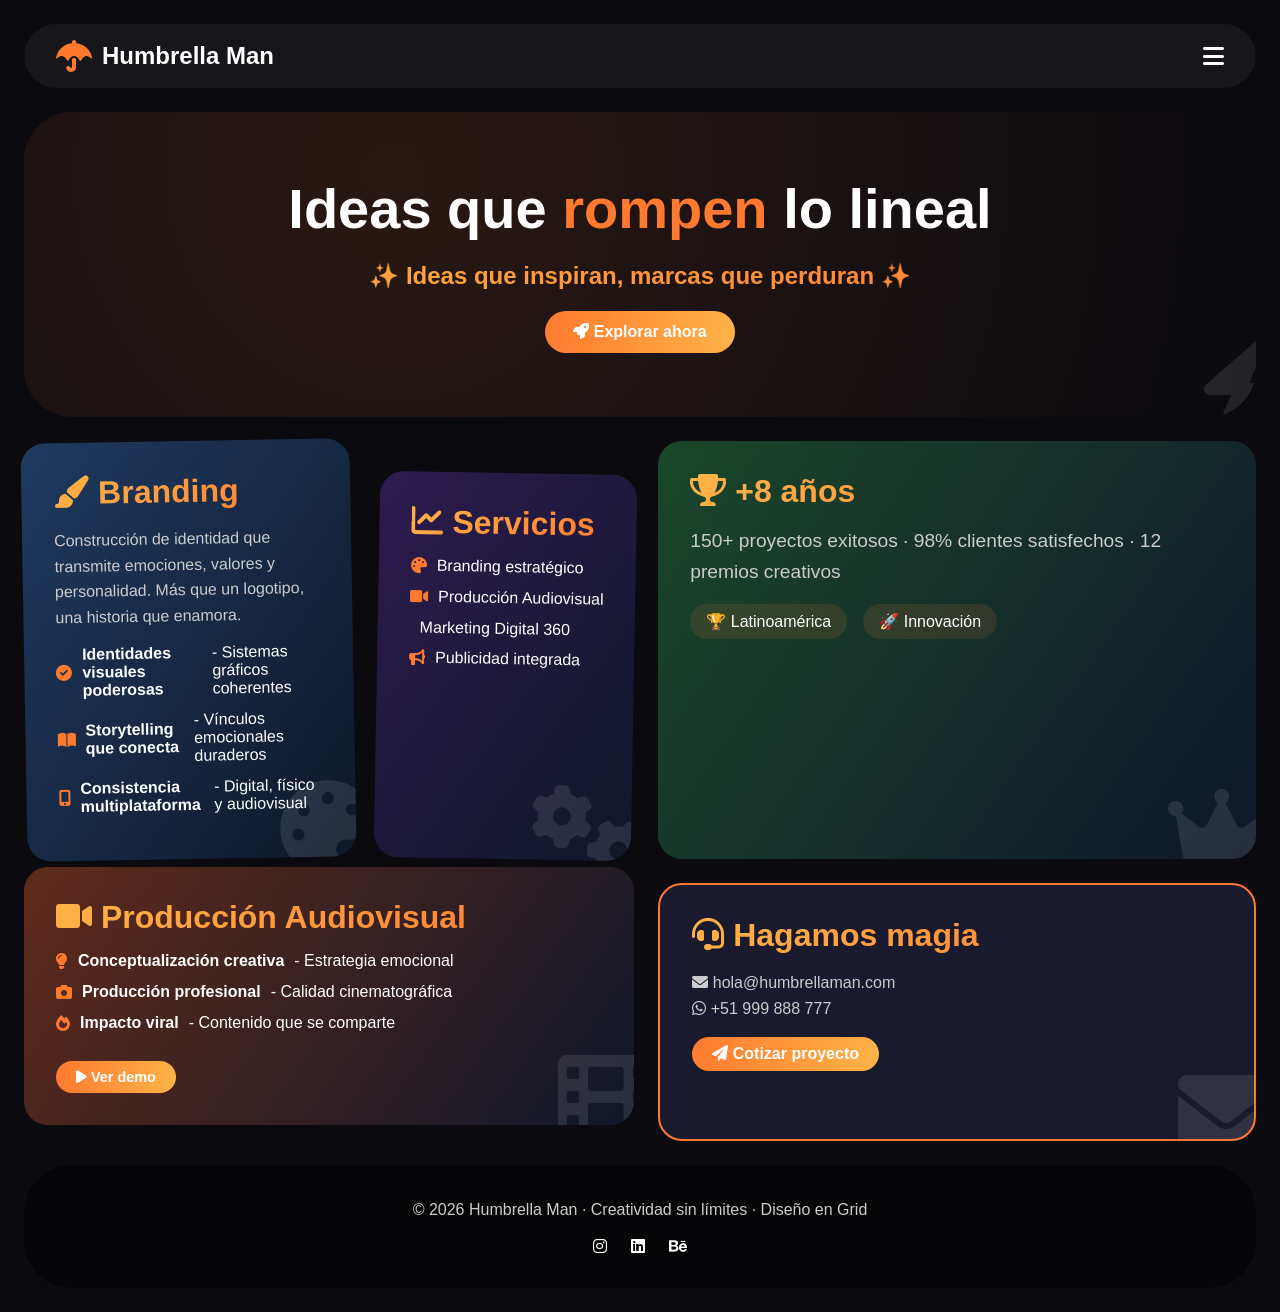
==== Humbrella-man/index.html @ 16648bb4 "Add files via upload" ====
<!DOCTYPE html>
<html lang="es">
<head>
  <meta charset="UTF-8">
  <meta name="viewport" content="width=device-width, initial-scale=1.0">
  <title>Humbrella Man </title>
  <style>
    * {
      margin: 0;
      padding: 0;
      box-sizing: border-box;
    }

    body {
      font-family: 'Inter', sans-serif;
      background: #0a0a0f;
      color: white;
    }

    
    .master-grid {
      display: grid;
      grid-template-areas: 
        "header header header header"
        "hero hero hero hero"
        "branding servicios destacado destacado"
        "audiovisual audiovisual contacto contacto"
        "footer footer footer footer";
      gap: 1.5rem;
      padding: 1.5rem;
      max-width: 1400px;
      margin: 0 auto;
    }

    /* Tarjetas con ángulos y posiciones distintas */
    .grid-card {
      background: linear-gradient(135deg, #1a1a2e, #16213e);
      border-radius: 24px;
      padding: 2rem;
      transition: all 0.4s cubic-bezier(0.2, 0.9, 0.4, 1.1);
      position: relative;
      overflow: hidden;
    }

    .grid-card:hover {
      transform: translateY(-8px) rotate(1deg);
      box-shadow: 0 20px 40px rgba(255, 122, 47, 0.2);
    }

    /* Áreas específicas */
    .header-area { grid-area: header; background: rgba(255,255,255,0.05); backdrop-filter: blur(10px); border-radius: 60px; padding: 1rem 2rem; display: flex; justify-content: space-between; align-items: center; }
    .hero-area { grid-area: hero; background: radial-gradient(circle at 30% 20%, #ff7a2f20, #0a0a0f); border-radius: 48px; text-align: center; padding: 4rem; }
    .branding-area { grid-area: branding; background: linear-gradient(125deg, #1e3a5f, #0f172a); transform: rotate(-1deg); }
    .servicios-area { grid-area: servicios; background: linear-gradient(125deg, #2d1b4e, #0f172a); transform: rotate(1deg); margin-top: 2rem; }
    .destacado-area { grid-area: destacado; background: linear-gradient(125deg, #1a472a, #0f172a); }
    .audiovisual-area { grid-area: audiovisual; background: linear-gradient(125deg, #5f2a1a, #0f172a); transform: translateY(-1rem); }
    .contacto-area { grid-area: contacto; background: #1a1a2e; border: 2px solid #ff7a2f; }
    .footer-area { grid-area: footer; text-align: center; padding: 2rem; background: rgba(0,0,0,0.5); border-radius: 48px; }

    /* Elementos flotantes y decoración */
    .floating-icon {
      position: absolute;
      font-size: 6rem;
      opacity: 0.1;
      bottom: -20px;
      right: -20px;
      pointer-events: none;
    }

    h2 { font-size: 2rem; margin-bottom: 1rem; background: linear-gradient(135deg, #ffb347, #ff7a2f); -webkit-background-clip: text; background-clip: text; color: transparent; }
    h3 { font-size: 1.5rem; margin-bottom: 1rem; color: #ffb347; }
    p { line-height: 1.6; color: #ccc; }
    ul { list-style: none; margin-top: 1rem; }
    li { margin: 0.8rem 0; display: flex; align-items: center; gap: 10px; }
    li i { color: #ff7a2f; }

    .btn-grid {
      display: inline-block;
      background: linear-gradient(95deg, #ff7a2f, #ffb347);
      padding: 12px 28px;
      border-radius: 40px;
      text-decoration: none;
      color: white;
      font-weight: bold;
      margin-top: 1rem;
      transition: 0.3s;
    }

    .btn-grid:hover { transform: scale(1.05); box-shadow: 0 10px 20px rgba(255,122,47,0.4); }

    @media (max-width: 900px) {
      .master-grid {
        grid-template-areas: 
          "header"
          "hero"
          "branding"
          "servicios"
          "destacado"
          "audiovisual"
          "contacto"
          "footer";
        gap: 1rem;
      }
      .branding-area, .servicios-area { transform: none; }
    }

    @keyframes float {
      0%, 100% { transform: translateY(0px); }
      50% { transform: translateY(-10px); }
    }
  </style>
  <link rel="stylesheet" href="https://cdnjs.cloudflare.com/ajax/libs/font-awesome/6.0.0-beta3/css/all.min.css">
</head>
<body>
  <div class="master-grid">
    
    <!-- Header -->
    <div class="header-area grid-card">
      <div style="display: flex; align-items: center; gap: 10px;">
        <i class="fas fa-umbrella" style="font-size: 2rem; color: #ff7a2f;"></i>
        <h1 style="font-size: 1.5rem;">Humbrella Man</h1>
      </div>
      <div>
        <i class="fas fa-bars" style="font-size: 1.5rem; cursor: pointer;"></i>
      </div>
    </div>

    <!-- Hero (grande, centrado) -->
    <div class="hero-area grid-card">
      <i class="fas fa-bolt floating-icon"></i>
      <h1 style="font-size: 3.5rem; margin-bottom: 1rem;">Ideas que <span style="color:#ff7a2f;">rompen</span> lo lineal</h1>
      <p style="font-size: 1.5rem; font-weight: 600; margin-top: 1rem; background: linear-gradient(135deg, #ffb347, #ff7a2f); -webkit-background-clip: text; background-clip: text; color: transparent;">✨ Ideas que inspiran, marcas que perduran ✨</p>
      <a href="#" class="btn-grid"><i class="fas fa-rocket"></i> Explorar ahora</a>
    </div>

    <!-- Branding (contenido que pediste) -->
    <div class="branding-area grid-card">
      <i class="fas fa-palette floating-icon"></i>
      <h2><i class="fas fa-paintbrush"></i> Branding</h2>
      <p>Construcción de identidad que transmite emociones, valores y personalidad. Más que un logotipo, una historia que enamora.</p>
      <ul>
        <li><i class="fas fa-check-circle"></i> <strong>Identidades visuales poderosas</strong> - Sistemas gráficos coherentes</li>
        <li><i class="fas fa-book-open"></i> <strong>Storytelling que conecta</strong> - Vínculos emocionales duraderos</li>
        <li><i class="fas fa-mobile-alt"></i> <strong>Consistencia multiplataforma</strong> - Digital, físico y audiovisual</li>
      </ul>
    </div>

    <!-- Servicios -->
    <div class="servicios-area grid-card">
      <i class="fas fa-cogs floating-icon"></i>
      <h2><i class="fas fa-chart-line"></i> Servicios</h2>
      <ul>
        <li><i class="fas fa-palette"></i> Branding estratégico</li>
        <li><i class="fas fa-video"></i> Producción Audiovisual</li>
        <li><i class="fas fa-chart-simple"></i> Marketing Digital 360</li>
        <li><i class="fas fa-bullhorn"></i> Publicidad integrada</li>
      </ul>
    </div>

    <!-- Destacado (elemento llamativo) -->
    <div class="destacado-area grid-card">
      <i class="fas fa-crown floating-icon"></i>
      <h2><i class="fas fa-trophy"></i> +8 años</h2>
      <p style="font-size: 1.2rem;">150+ proyectos exitosos · 98% clientes satisfechos · 12 premios creativos</p>
      <div style="display: flex; gap: 1rem; margin-top: 1rem;">
        <span style="background: #ff7a2f20; padding: 0.5rem 1rem; border-radius: 40px;">🏆 Latinoamérica</span>
        <span style="background: #ff7a2f20; padding: 0.5rem 1rem; border-radius: 40px;">🚀 Innovación</span>
      </div>
    </div>

    <!-- Audiovisual -->
    <div class="audiovisual-area grid-card">
      <i class="fas fa-film floating-icon"></i>
      <h2><i class="fas fa-video"></i> Producción Audiovisual</h2>
      <ul>
        <li><i class="fas fa-lightbulb"></i> <strong>Conceptualización creativa</strong> - Estrategia emocional</li>
        <li><i class="fas fa-camera"></i> <strong>Producción profesional</strong> - Calidad cinematográfica</li>
        <li><i class="fas fa-fire"></i> <strong>Impacto viral</strong> - Contenido que se comparte</li>
      </ul>
      <a href="#" class="btn-grid" style="padding: 8px 20px; font-size: 0.9rem;"><i class="fas fa-play"></i> Ver demo</a>
    </div>

    <!-- Contacto -->
    <div class="contacto-area grid-card">
      <i class="fas fa-envelope floating-icon"></i>
      <h2><i class="fas fa-headset"></i> Hagamos magia</h2>
      <p><i class="fas fa-envelope"></i> hola@humbrellaman.com</p>
      <p><i class="fab fa-whatsapp"></i> +51 999 888 777</p>
      <a href="#" class="btn-grid" style="padding: 8px 20px;"><i class="fas fa-paper-plane"></i> Cotizar proyecto</a>
    </div>

    <!-- Footer -->
    <div class="footer-area grid-card">
      <p>© 2026 Humbrella Man · Creatividad sin límites · Diseño en Grid</p>
      <div style="margin-top: 1rem;">
        <i class="fab fa-instagram" style="margin: 0 10px; cursor: pointer;"></i>
        <i class="fab fa-linkedin" style="margin: 0 10px; cursor: pointer;"></i>
        <i class="fab fa-behance" style="margin: 0 10px; cursor: pointer;"></i>
      </div>
    </div>
  </div>
</body>
</html>
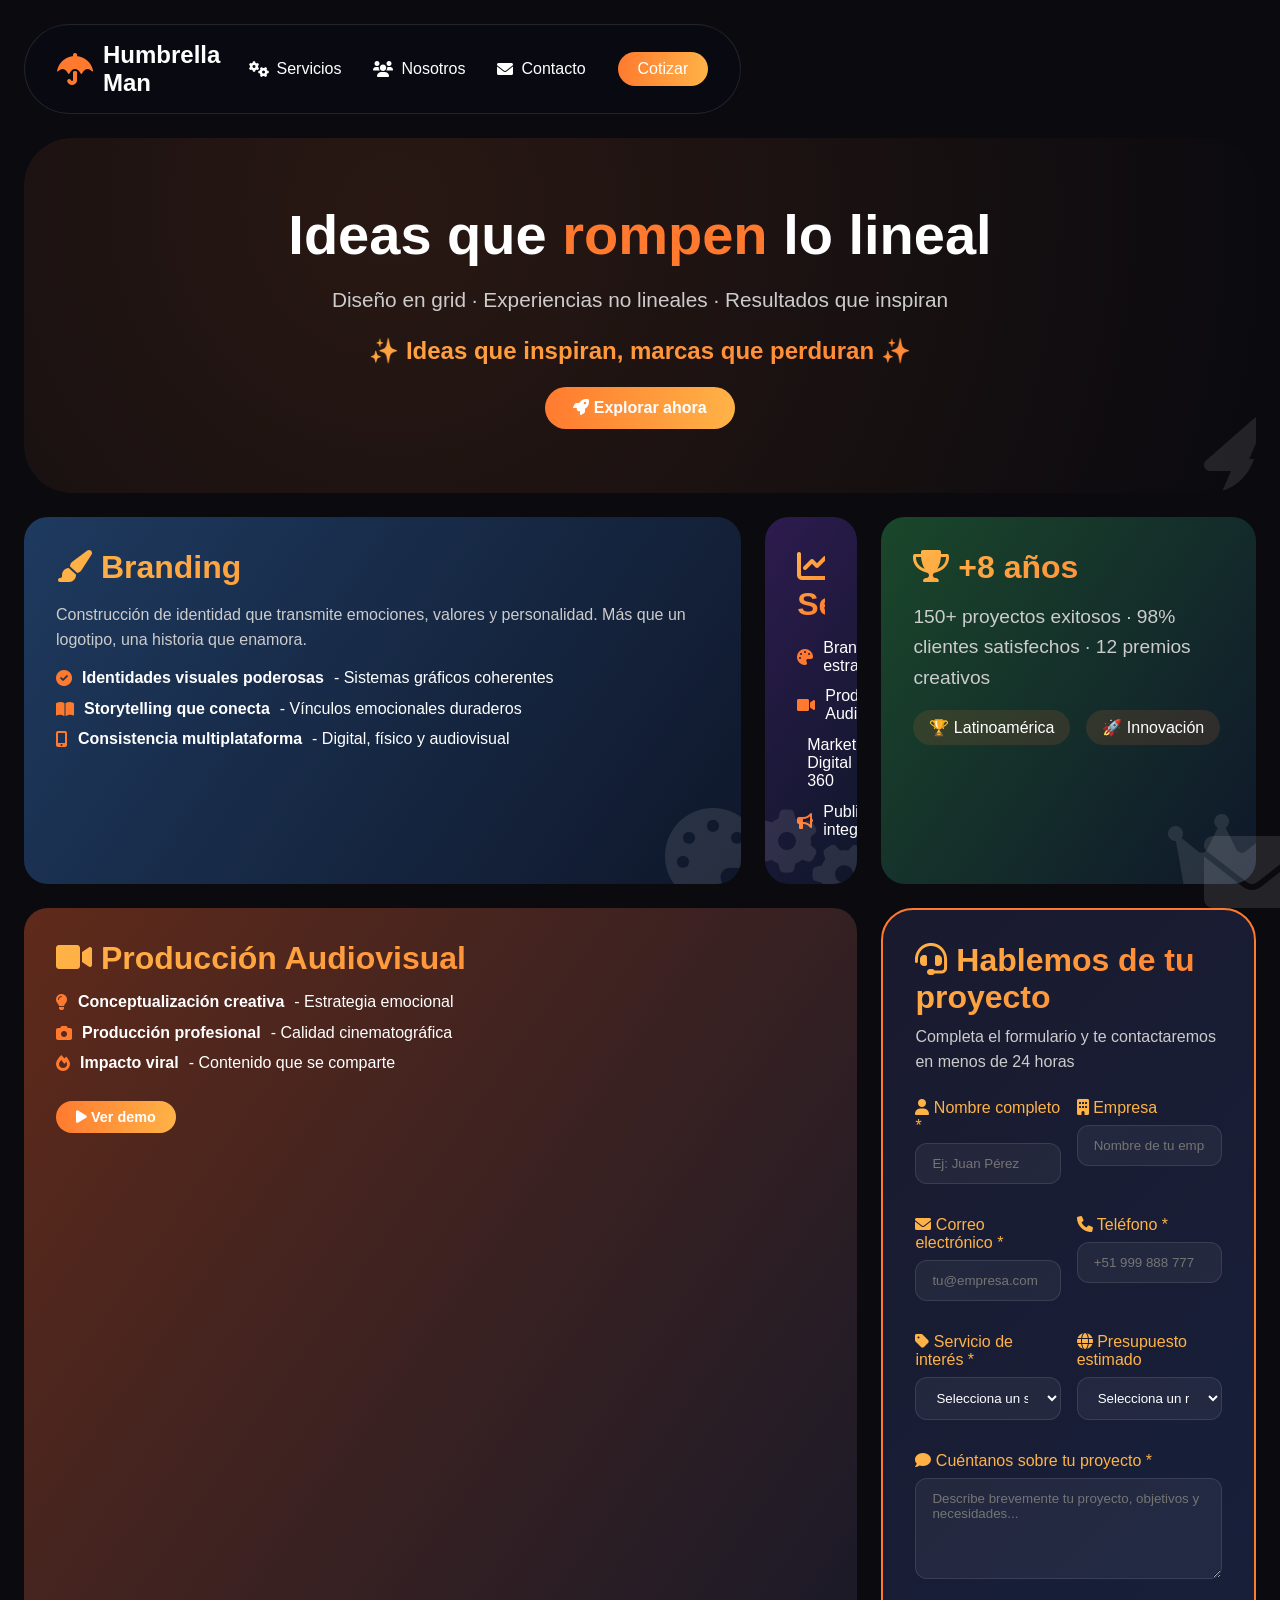
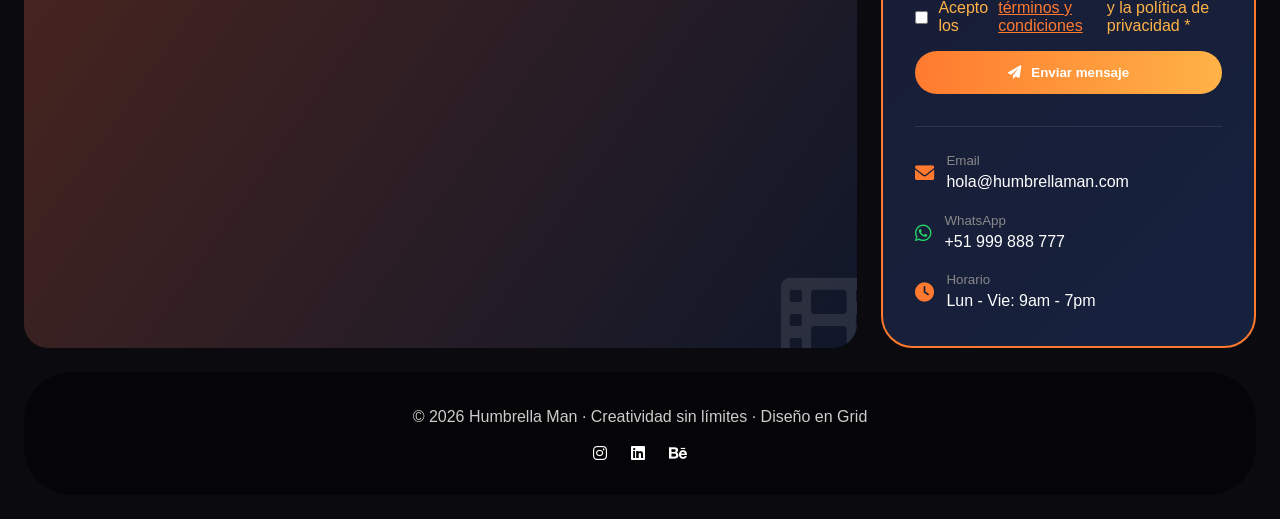
==== commit 9044967a: "Importante archivo usar por ahora" ====
--- a/Humbrella-man/index.html
+++ b/Humbrella-man/index.html
@@ -3,7 +3,7 @@
 <head>
   <meta charset="UTF-8">
   <meta name="viewport" content="width=device-width, initial-scale=1.0">
-  <title>Humbrella Man </title>
+  <title>Humbrella Man | Agencia Publicitaria Creativa</title>
   <style>
     * {
       margin: 0;
@@ -15,9 +15,297 @@
       font-family: 'Inter', sans-serif;
       background: #0a0a0f;
       color: white;
-    }
-
-    
+      overflow-x: hidden;
+    }
+
+    /* ========== MENÚ HAMBURGUESA ========== */
+    .header-area {
+      position: sticky;
+      top: 0;
+      z-index: 1000;
+      background: rgba(10, 10, 20, 0.95);
+      backdrop-filter: blur(12px);
+      border-radius: 60px;
+      padding: 1rem 2rem;
+      display: flex;
+      justify-content: space-between;
+      align-items: center;
+      transition: all 0.3s ease;
+      /* IMPORTANTE: Eliminamos transform y hover del header */
+      transform: none !important;
+      border: 1px solid rgba(255, 255, 255, 0.1);
+    }
+
+    .header-area:hover {
+      transform: none !important;
+      box-shadow: none !important;
+    }
+
+    .nav-links {
+      display: flex;
+      gap: 2rem;
+      align-items: center;
+    }
+
+    .nav-links a {
+      color: white;
+      text-decoration: none;
+      font-weight: 500;
+      transition: color 0.3s;
+      display: flex;
+      align-items: center;
+      gap: 8px;
+    }
+
+    .nav-links a:hover {
+      color: #ff7a2f;
+    }
+
+    .menu-toggle {
+      display: none;
+      cursor: pointer;
+      font-size: 1.8rem;
+      color: #ff7a2f;
+      background: none;
+      border: none;
+      transition: transform 0.3s;
+    }
+
+    .menu-toggle:hover {
+      transform: scale(1.1);
+    }
+
+    /* Menú móvil */
+    .mobile-menu {
+      position: fixed;
+      top: 0;
+      right: -100%;
+      width: 80%;
+      max-width: 350px;
+      height: 100vh;
+      background: linear-gradient(135deg, #1a1a2e, #0f0f1a);
+      z-index: 2000;
+      padding: 2rem;
+      transition: right 0.3s cubic-bezier(0.2, 0.9, 0.4, 1.1);
+      box-shadow: -5px 0 30px rgba(0, 0, 0, 0.5);
+      backdrop-filter: blur(10px);
+    }
+
+    .mobile-menu.active {
+      right: 0;
+    }
+
+    .mobile-menu-header {
+      display: flex;
+      justify-content: space-between;
+      align-items: center;
+      margin-bottom: 2rem;
+      padding-bottom: 1rem;
+      border-bottom: 1px solid rgba(255, 122, 47, 0.3);
+    }
+
+    .mobile-menu-logo {
+      display: flex;
+      align-items: center;
+      gap: 10px;
+    }
+
+    .close-menu {
+      background: none;
+      border: none;
+      font-size: 1.5rem;
+      color: #ff7a2f;
+      cursor: pointer;
+      transition: transform 0.3s;
+    }
+
+    .close-menu:hover {
+      transform: rotate(90deg);
+    }
+
+    .mobile-nav-links {
+      display: flex;
+      flex-direction: column;
+      gap: 1.5rem;
+    }
+
+    .mobile-nav-links a {
+      color: white;
+      text-decoration: none;
+      font-size: 1.2rem;
+      font-weight: 500;
+      padding: 0.5rem 0;
+      display: flex;
+      align-items: center;
+      gap: 12px;
+      transition: all 0.3s;
+      border-left: 3px solid transparent;
+      padding-left: 12px;
+    }
+
+    .mobile-nav-links a:hover {
+      color: #ff7a2f;
+      border-left-color: #ff7a2f;
+      transform: translateX(8px);
+    }
+
+    .menu-overlay {
+      position: fixed;
+      top: 0;
+      left: 0;
+      width: 100%;
+      height: 100%;
+      background: rgba(0, 0, 0, 0.7);
+      z-index: 1999;
+      opacity: 0;
+      visibility: hidden;
+      transition: all 0.3s ease;
+    }
+
+    .menu-overlay.active {
+      opacity: 1;
+      visibility: visible;
+    }
+
+    /* ========== SECCIÓN DE CONTACTO AMPLIADA ========== */
+    .contacto-area {
+      grid-area: contacto;
+      background: linear-gradient(135deg, #1a1a2e, #16213e);
+      border-radius: 32px;
+      padding: 2rem;
+      border: 2px solid #ff7a2f;
+      transition: all 0.3s ease;
+    }
+
+    .contacto-area:hover {
+      transform: translateY(-5px);
+      box-shadow: 0 20px 40px rgba(255, 122, 47, 0.2);
+    }
+
+    .contacto-expanded {
+      max-width: 100%;
+      margin: 0 auto;
+    }
+
+    .form-row {
+      display: grid;
+      grid-template-columns: 1fr 1fr;
+      gap: 1rem;
+      margin-bottom: 1rem;
+    }
+
+    .form-group {
+      margin-bottom: 1rem;
+    }
+
+    .form-group label {
+      display: block;
+      margin-bottom: 0.5rem;
+      color: #ffb347;
+      font-weight: 500;
+    }
+
+    .form-group input,
+    .form-group select,
+    .form-group textarea {
+      width: 100%;
+      padding: 12px 16px;
+      background: rgba(255, 255, 255, 0.05);
+      border: 1px solid rgba(255, 255, 255, 0.1);
+      border-radius: 12px;
+      color: white;
+      font-family: inherit;
+      transition: all 0.3s;
+    }
+
+    .form-group input:focus,
+    .form-group select:focus,
+    .form-group textarea:focus {
+      outline: none;
+      border-color: #ff7a2f;
+      background: rgba(255, 122, 47, 0.05);
+    }
+
+    .form-group input.error,
+    .form-group select.error,
+    .form-group textarea.error {
+      border-color: #ef4444;
+    }
+
+    .submit-btn {
+      background: linear-gradient(95deg, #ff7a2f, #ffb347);
+      padding: 14px 28px;
+      border: none;
+      border-radius: 40px;
+      color: white;
+      font-weight: bold;
+      cursor: pointer;
+      width: 100%;
+      transition: all 0.3s;
+      display: flex;
+      align-items: center;
+      justify-content: center;
+      gap: 10px;
+    }
+
+    .submit-btn:hover {
+      transform: scale(1.02);
+      box-shadow: 0 10px 20px rgba(255, 122, 47, 0.4);
+    }
+
+    .submit-btn:disabled {
+      opacity: 0.6;
+      cursor: not-allowed;
+    }
+
+    .form-message {
+      margin-top: 1rem;
+      padding: 12px;
+      border-radius: 12px;
+      text-align: center;
+      display: none;
+    }
+
+    .form-message.success {
+      display: block;
+      background: rgba(16, 185, 129, 0.2);
+      border: 1px solid #10b981;
+      color: #10b981;
+    }
+
+    .form-message.error {
+      display: block;
+      background: rgba(239, 68, 68, 0.2);
+      border: 1px solid #ef4444;
+      color: #ef4444;
+    }
+
+    .toast-notification {
+      position: fixed;
+      bottom: 20px;
+      right: 20px;
+      z-index: 3000;
+      padding: 12px 24px;
+      border-radius: 12px;
+      background: linear-gradient(135deg, #1a1a2e, #16213e);
+      border-left: 4px solid #10b981;
+      color: white;
+      animation: slideIn 0.3s ease;
+      box-shadow: 0 10px 25px rgba(0, 0, 0, 0.2);
+    }
+
+    @keyframes slideIn {
+      from {
+        transform: translateX(100%);
+        opacity: 0;
+      }
+      to {
+        transform: translateX(0);
+        opacity: 1;
+      }
+    }
+
+    /* ========== LAYOUT PRINCIPAL - GRID NO LINEAL ========== */
     .master-grid {
       display: grid;
       grid-template-areas: 
@@ -32,7 +320,7 @@
       margin: 0 auto;
     }
 
-    /* Tarjetas con ángulos y posiciones distintas */
+    /* Tarjetas base - CORREGIDO */
     .grid-card {
       background: linear-gradient(135deg, #1a1a2e, #16213e);
       border-radius: 24px;
@@ -43,21 +331,48 @@
     }
 
     .grid-card:hover {
-      transform: translateY(-8px) rotate(1deg);
+      transform: translateY(-8px);
       box-shadow: 0 20px 40px rgba(255, 122, 47, 0.2);
     }
 
-    /* Áreas específicas */
-    .header-area { grid-area: header; background: rgba(255,255,255,0.05); backdrop-filter: blur(10px); border-radius: 60px; padding: 1rem 2rem; display: flex; justify-content: space-between; align-items: center; }
-    .hero-area { grid-area: hero; background: radial-gradient(circle at 30% 20%, #ff7a2f20, #0a0a0f); border-radius: 48px; text-align: center; padding: 4rem; }
-    .branding-area { grid-area: branding; background: linear-gradient(125deg, #1e3a5f, #0f172a); transform: rotate(-1deg); }
-    .servicios-area { grid-area: servicios; background: linear-gradient(125deg, #2d1b4e, #0f172a); transform: rotate(1deg); margin-top: 2rem; }
-    .destacado-area { grid-area: destacado; background: linear-gradient(125deg, #1a472a, #0f172a); }
-    .audiovisual-area { grid-area: audiovisual; background: linear-gradient(125deg, #5f2a1a, #0f172a); transform: translateY(-1rem); }
-    .contacto-area { grid-area: contacto; background: #1a1a2e; border: 2px solid #ff7a2f; }
-    .footer-area { grid-area: footer; text-align: center; padding: 2rem; background: rgba(0,0,0,0.5); border-radius: 48px; }
-
-    /* Elementos flotantes y decoración */
+    /* Áreas específicas - CORREGIDO (sin rotaciones conflictivas) */
+    .hero-area { 
+      grid-area: hero; 
+      background: radial-gradient(circle at 30% 20%, #ff7a2f20, #0a0a0f); 
+      border-radius: 48px; 
+      text-align: center; 
+      padding: 4rem; 
+    }
+    
+    .branding-area { 
+      grid-area: branding; 
+      background: linear-gradient(125deg, #1e3a5f, #0f172a); 
+    }
+    
+    .servicios-area { 
+      grid-area: servicios; 
+      background: linear-gradient(125deg, #2d1b4e, #0f172a); 
+    }
+    
+    .destacado-area { 
+      grid-area: destacado; 
+      background: linear-gradient(125deg, #1a472a, #0f172a); 
+    }
+    
+    .audiovisual-area { 
+      grid-area: audiovisual; 
+      background: linear-gradient(125deg, #5f2a1a, #0f172a); 
+    }
+    
+    .footer-area { 
+      grid-area: footer; 
+      text-align: center; 
+      padding: 2rem; 
+      background: rgba(0,0,0,0.5); 
+      border-radius: 48px; 
+    }
+
+    /* Elementos flotantes decorativos */
     .floating-icon {
       position: absolute;
       font-size: 6rem;
@@ -67,12 +382,41 @@
       pointer-events: none;
     }
 
-    h2 { font-size: 2rem; margin-bottom: 1rem; background: linear-gradient(135deg, #ffb347, #ff7a2f); -webkit-background-clip: text; background-clip: text; color: transparent; }
-    h3 { font-size: 1.5rem; margin-bottom: 1rem; color: #ffb347; }
-    p { line-height: 1.6; color: #ccc; }
-    ul { list-style: none; margin-top: 1rem; }
-    li { margin: 0.8rem 0; display: flex; align-items: center; gap: 10px; }
-    li i { color: #ff7a2f; }
+    h2 { 
+      font-size: 2rem; 
+      margin-bottom: 1rem; 
+      background: linear-gradient(135deg, #ffb347, #ff7a2f); 
+      -webkit-background-clip: text; 
+      background-clip: text; 
+      color: transparent; 
+    }
+    
+    h3 { 
+      font-size: 1.5rem; 
+      margin-bottom: 1rem; 
+      color: #ffb347; 
+    }
+    
+    p { 
+      line-height: 1.6; 
+      color: #ccc; 
+    }
+    
+    ul { 
+      list-style: none; 
+      margin-top: 1rem; 
+    }
+    
+    li { 
+      margin: 0.8rem 0; 
+      display: flex; 
+      align-items: center; 
+      gap: 10px; 
+    }
+    
+    li i { 
+      color: #ff7a2f; 
+    }
 
     .btn-grid {
       display: inline-block;
@@ -86,8 +430,12 @@
       transition: 0.3s;
     }
 
-    .btn-grid:hover { transform: scale(1.05); box-shadow: 0 10px 20px rgba(255,122,47,0.4); }
-
+    .btn-grid:hover { 
+      transform: scale(1.05); 
+      box-shadow: 0 10px 20px rgba(255,122,47,0.4); 
+    }
+
+    /* Responsive */
     @media (max-width: 900px) {
       .master-grid {
         grid-template-areas: 
@@ -101,7 +449,15 @@
           "footer";
         gap: 1rem;
       }
-      .branding-area, .servicios-area { transform: none; }
+      .nav-links { 
+        display: none; 
+      }
+      .menu-toggle { 
+        display: block; 
+      }
+      .form-row { 
+        grid-template-columns: 1fr; 
+      }
     }
 
     @keyframes float {
@@ -114,27 +470,56 @@
 <body>
   <div class="master-grid">
     
-    <!-- Header -->
-    <div class="header-area grid-card">
+    <!-- Header SIN la clase grid-card para evitar conflictos -->
+    <div class="header-area">
       <div style="display: flex; align-items: center; gap: 10px;">
         <i class="fas fa-umbrella" style="font-size: 2rem; color: #ff7a2f;"></i>
         <h1 style="font-size: 1.5rem;">Humbrella Man</h1>
       </div>
-      <div>
-        <i class="fas fa-bars" style="font-size: 1.5rem; cursor: pointer;"></i>
+      
+      <nav class="nav-links">
+        <a href="#servicios"><i class="fas fa-cogs"></i> Servicios</a>
+        <a href="#nosotros"><i class="fas fa-users"></i> Nosotros</a>
+        <a href="#contacto" class="contact-link"><i class="fas fa-envelope"></i> Contacto</a>
+        <a href="#contacto" style="background: linear-gradient(95deg, #ff7a2f, #ffb347); padding: 8px 20px; border-radius: 40px;">Cotizar</a>
+      </nav>
+      
+      <button class="menu-toggle" id="menuToggle">
+        <i class="fas fa-bars"></i>
+      </button>
+    </div>
+
+    <!-- Menú móvil -->
+    <div class="mobile-menu" id="mobileMenu">
+      <div class="mobile-menu-header">
+        <div class="mobile-menu-logo">
+          <i class="fas fa-umbrella" style="font-size: 1.5rem; color: #ff7a2f;"></i>
+          <span style="font-weight: bold;">Humbrella Man</span>
+        </div>
+        <button class="close-menu" id="closeMenu">
+          <i class="fas fa-times"></i>
+        </button>
+      </div>
+      <div class="mobile-nav-links">
+        <a href="#servicios" class="mobile-link"><i class="fas fa-cogs"></i> Servicios</a>
+        <a href="#nosotros" class="mobile-link"><i class="fas fa-users"></i> Nosotros</a>
+        <a href="#contacto" class="mobile-link contact-link"><i class="fas fa-envelope"></i> Contacto</a>
+        <a href="#contacto" class="mobile-link" style="background: linear-gradient(95deg, #ff7a2f, #ffb347); border-radius: 40px; justify-content: center; margin-top: 1rem;"><i class="fas fa-rocket"></i> Cotizar proyecto</a>
       </div>
     </div>
-
-    <!-- Hero (grande, centrado) -->
+    <div class="menu-overlay" id="menuOverlay"></div>
+
+    <!-- Hero -->
     <div class="hero-area grid-card">
       <i class="fas fa-bolt floating-icon"></i>
       <h1 style="font-size: 3.5rem; margin-bottom: 1rem;">Ideas que <span style="color:#ff7a2f;">rompen</span> lo lineal</h1>
+      <p style="font-size: 1.3rem;">Diseño en grid · Experiencias no lineales · Resultados que inspiran</p>
       <p style="font-size: 1.5rem; font-weight: 600; margin-top: 1rem; background: linear-gradient(135deg, #ffb347, #ff7a2f); -webkit-background-clip: text; background-clip: text; color: transparent;">✨ Ideas que inspiran, marcas que perduran ✨</p>
-      <a href="#" class="btn-grid"><i class="fas fa-rocket"></i> Explorar ahora</a>
+      <a href="#contacto" class="btn-grid"><i class="fas fa-rocket"></i> Explorar ahora</a>
     </div>
 
-    <!-- Branding (contenido que pediste) -->
-    <div class="branding-area grid-card">
+    <!-- Branding -->
+    <div class="branding-area grid-card" id="nosotros">
       <i class="fas fa-palette floating-icon"></i>
       <h2><i class="fas fa-paintbrush"></i> Branding</h2>
       <p>Construcción de identidad que transmite emociones, valores y personalidad. Más que un logotipo, una historia que enamora.</p>
@@ -146,7 +531,7 @@
     </div>
 
     <!-- Servicios -->
-    <div class="servicios-area grid-card">
+    <div class="servicios-area grid-card" id="servicios">
       <i class="fas fa-cogs floating-icon"></i>
       <h2><i class="fas fa-chart-line"></i> Servicios</h2>
       <ul>
@@ -157,7 +542,7 @@
       </ul>
     </div>
 
-    <!-- Destacado (elemento llamativo) -->
+    <!-- Destacado -->
     <div class="destacado-area grid-card">
       <i class="fas fa-crown floating-icon"></i>
       <h2><i class="fas fa-trophy"></i> +8 años</h2>
@@ -180,13 +565,104 @@
       <a href="#" class="btn-grid" style="padding: 8px 20px; font-size: 0.9rem;"><i class="fas fa-play"></i> Ver demo</a>
     </div>
 
-    <!-- Contacto -->
-    <div class="contacto-area grid-card">
+    <!-- Contacto Ampliado -->
+    <div class="contacto-area" id="contacto">
       <i class="fas fa-envelope floating-icon"></i>
-      <h2><i class="fas fa-headset"></i> Hagamos magia</h2>
-      <p><i class="fas fa-envelope"></i> hola@humbrellaman.com</p>
-      <p><i class="fab fa-whatsapp"></i> +51 999 888 777</p>
-      <a href="#" class="btn-grid" style="padding: 8px 20px;"><i class="fas fa-paper-plane"></i> Cotizar proyecto</a>
+      <h2 style="font-size: 2rem; margin-bottom: 0.5rem;"><i class="fas fa-headset"></i> Hablemos de tu proyecto</h2>
+      <p style="margin-bottom: 1.5rem; color: #ccc;">Completa el formulario y te contactaremos en menos de 24 horas</p>
+      
+      <div class="contacto-expanded">
+        <form id="contactForm">
+          <div class="form-row">
+            <div class="form-group">
+              <label><i class="fas fa-user"></i> Nombre completo *</label>
+              <input type="text" id="nombre" name="nombre" required placeholder="Ej: Juan Pérez">
+            </div>
+            <div class="form-group">
+              <label><i class="fas fa-building"></i> Empresa</label>
+              <input type="text" id="empresa" name="empresa" placeholder="Nombre de tu empresa">
+            </div>
+          </div>
+          
+          <div class="form-row">
+            <div class="form-group">
+              <label><i class="fas fa-envelope"></i> Correo electrónico *</label>
+              <input type="email" id="email" name="email" required placeholder="tu@empresa.com">
+            </div>
+            <div class="form-group">
+              <label><i class="fas fa-phone"></i> Teléfono *</label>
+              <input type="tel" id="telefono" name="telefono" required placeholder="+51 999 888 777">
+            </div>
+          </div>
+          
+          <div class="form-row">
+            <div class="form-group">
+              <label><i class="fas fa-tag"></i> Servicio de interés *</label>
+              <select id="servicio" name="servicio" required>
+                <option value="">Selecciona un servicio</option>
+                <option value="branding">Branding</option>
+                <option value="audiovisual">Producción Audiovisual</option>
+                <option value="marketing">Marketing Digital</option>
+                <option value="publicidad">Publicidad 360°</option>
+                <option value="todos">Todos / No estoy seguro</option>
+              </select>
+            </div>
+            <div class="form-group">
+              <label><i class="fas fa-globe"></i> Presupuesto estimado</label>
+              <select id="presupuesto" name="presupuesto">
+                <option value="">Selecciona un rango</option>
+                <option value="menos-5k">Menos de $5,000</option>
+                <option value="5k-15k">$5,000 - $15,000</option>
+                <option value="15k-30k">$15,000 - $30,000</option>
+                <option value="30k-50k">$30,000 - $50,000</option>
+                <option value="mas-50k">Más de $50,000</option>
+              </select>
+            </div>
+          </div>
+          
+          <div class="form-group">
+            <label><i class="fas fa-comment"></i> Cuéntanos sobre tu proyecto *</label>
+            <textarea id="mensaje" name="mensaje" rows="5" required placeholder="Describe brevemente tu proyecto, objetivos y necesidades..."></textarea>
+          </div>
+          
+          <div class="form-group">
+            <label style="display: flex; align-items: center; gap: 10px; cursor: pointer;">
+              <input type="checkbox" id="terminos" required style="width: auto;">
+              Acepto los <a href="#" style="color: #ff7a2f;">términos y condiciones</a> y la política de privacidad *
+            </label>
+          </div>
+          
+          <button type="submit" class="submit-btn" id="submitBtn">
+            <i class="fas fa-paper-plane"></i> Enviar mensaje
+          </button>
+          
+          <div class="form-message" id="formMessage"></div>
+        </form>
+        
+        <div style="margin-top: 2rem; padding-top: 1.5rem; border-top: 1px solid rgba(255,255,255,0.1); display: flex; flex-wrap: wrap; justify-content: space-between; gap: 1rem;">
+          <div style="display: flex; align-items: center; gap: 12px;">
+            <i class="fas fa-envelope" style="font-size: 1.2rem; color: #ff7a2f;"></i>
+            <div>
+              <small style="color: #888;">Email</small>
+              <p style="color: white;">hola@humbrellaman.com</p>
+            </div>
+          </div>
+          <div style="display: flex; align-items: center; gap: 12px;">
+            <i class="fab fa-whatsapp" style="font-size: 1.2rem; color: #25D366;"></i>
+            <div>
+              <small style="color: #888;">WhatsApp</small>
+              <p style="color: white;">+51 999 888 777</p>
+            </div>
+          </div>
+          <div style="display: flex; align-items: center; gap: 12px;">
+            <i class="fas fa-clock" style="font-size: 1.2rem; color: #ff7a2f;"></i>
+            <div>
+              <small style="color: #888;">Horario</small>
+              <p style="color: white;">Lun - Vie: 9am - 7pm</p>
+            </div>
+          </div>
+        </div>
+      </div>
     </div>
 
     <!-- Footer -->
@@ -199,5 +675,139 @@
       </div>
     </div>
   </div>
+
+  <script>
+    // ========== MENÚ HAMBURGUESA ==========
+    const menuToggle = document.getElementById('menuToggle');
+    const mobileMenu = document.getElementById('mobileMenu');
+    const menuOverlay = document.getElementById('menuOverlay');
+    const closeMenu = document.getElementById('closeMenu');
+    
+    function openMenuFunc() {
+      mobileMenu.classList.add('active');
+      menuOverlay.classList.add('active');
+      document.body.style.overflow = 'hidden';
+    }
+    
+    function closeMenuFunc() {
+      mobileMenu.classList.remove('active');
+      menuOverlay.classList.remove('active');
+      document.body.style.overflow = '';
+    }
+    
+    if (menuToggle) menuToggle.addEventListener('click', openMenuFunc);
+    if (closeMenu) closeMenu.addEventListener('click', closeMenuFunc);
+    if (menuOverlay) menuOverlay.addEventListener('click', closeMenuFunc);
+    
+    // Cerrar menú al hacer clic en enlaces móviles
+    document.querySelectorAll('.mobile-link').forEach(link => {
+      link.addEventListener('click', (e) => {
+        const href = link.getAttribute('href');
+        if (href === '#contacto') {
+          e.preventDefault();
+          document.getElementById('contacto').scrollIntoView({ behavior: 'smooth' });
+        }
+        setTimeout(closeMenuFunc, 200);
+      });
+    });
+    
+    // Enlaces a contacto
+    document.querySelectorAll('.contact-link').forEach(link => {
+      link.addEventListener('click', (e) => {
+        e.preventDefault();
+        document.getElementById('contacto').scrollIntoView({ behavior: 'smooth', block: 'start' });
+        closeMenuFunc();
+      });
+    });
+    
+    // ========== FORMULARIO DE CONTACTO ==========
+    const contactForm = document.getElementById('contactForm');
+    const formMessage = document.getElementById('formMessage');
+    const submitBtn = document.getElementById('submitBtn');
+    
+    function showToast(message, type = 'success') {
+      const toast = document.createElement('div');
+      toast.className = 'toast-notification';
+      toast.style.borderLeftColor = type === 'success' ? '#10b981' : '#ef4444';
+      toast.innerHTML = `<i class="fas ${type === 'success' ? 'fa-check-circle' : 'fa-exclamation-circle'}" style="margin-right: 10px;"></i> ${message}`;
+      document.body.appendChild(toast);
+      setTimeout(() => toast.remove(), 4000);
+    }
+    
+    function isValidEmail(email) {
+      return /^[^\s@]+@[^\s@]+\.[^\s@]+$/.test(email);
+    }
+    
+    if (contactForm) {
+      contactForm.addEventListener('submit', async (e) => {
+        e.preventDefault();
+        
+        const nombre = document.getElementById('nombre').value.trim();
+        const email = document.getElementById('email').value.trim();
+        const telefono = document.getElementById('telefono').value.trim();
+        const servicio = document.getElementById('servicio').value;
+        const mensaje = document.getElementById('mensaje').value.trim();
+        const terminos = document.getElementById('terminos').checked;
+        
+        document.querySelectorAll('.form-group input, .form-group select, .form-group textarea').forEach(f => f.classList.remove('error'));
+        
+        let hasError = false;
+        if (!nombre) { document.getElementById('nombre').classList.add('error'); hasError = true; }
+        if (!email || !isValidEmail(email)) { document.getElementById('email').classList.add('error'); hasError = true; }
+        if (!telefono) { document.getElementById('telefono').classList.add('error'); hasError = true; }
+        if (!servicio) { document.getElementById('servicio').classList.add('error'); hasError = true; }
+        if (!mensaje) { document.getElementById('mensaje').classList.add('error'); hasError = true; }
+        if (!terminos) { hasError = true; showToast('Debes aceptar los términos y condiciones', 'error'); }
+        
+        if (hasError) {
+          formMessage.className = 'form-message error';
+          formMessage.innerHTML = '<i class="fas fa-exclamation-triangle"></i> Completa todos los campos requeridos';
+          formMessage.style.display = 'block';
+          setTimeout(() => formMessage.style.display = 'none', 4000);
+          return;
+        }
+        
+        submitBtn.disabled = true;
+        submitBtn.innerHTML = '<i class="fas fa-spinner fa-pulse"></i> Enviando...';
+        
+        const formData = { nombre, email, telefono, empresa: document.getElementById('empresa').value.trim(), servicio, presupuesto: document.getElementById('presupuesto').value, mensaje, fecha: new Date().toISOString() };
+        
+        try {
+          const cotizaciones = JSON.parse(localStorage.getItem('humbrella_cotizaciones') || '[]');
+          cotizaciones.push({ id: Date.now(), ...formData, estado: 'pendiente' });
+          localStorage.setItem('humbrella_cotizaciones', JSON.stringify(cotizaciones));
+        } catch (error) {}
+        
+        try {
+          const response = await fetch('https://formsubmit.co/ajax/hola@humbrellaman.com', {
+            method: 'POST',
+            headers: { 'Content-Type': 'application/json', 'Accept': 'application/json' },
+            body: JSON.stringify({ nombre, email, telefono, empresa: formData.empresa, servicio, presupuesto: formData.presupuesto, mensaje, _subject: `Nuevo contacto de ${nombre} - Humbrella Man`, _template: 'table', _captcha: 'false' })
+          });
+          
+          if (response.ok) {
+            formMessage.className = 'form-message success';
+            formMessage.innerHTML = '<i class="fas fa-check-circle"></i> ¡Mensaje enviado con éxito! Te contactaremos pronto.';
+            formMessage.style.display = 'block';
+            showToast('¡Mensaje enviado correctamente!', 'success');
+            contactForm.reset();
+            setTimeout(() => formMessage.style.display = 'none', 5000);
+          } else {
+            throw new Error('Error en el envío');
+          }
+        } catch (error) {
+          formMessage.className = 'form-message success';
+          formMessage.innerHTML = '<i class="fas fa-check-circle"></i> ¡Mensaje recibido! (Demo) Te contactaremos pronto.';
+          formMessage.style.display = 'block';
+          showToast('¡Mensaje recibido! Te contactaremos pronto.', 'success');
+          contactForm.reset();
+          setTimeout(() => formMessage.style.display = 'none', 5000);
+        } finally {
+          submitBtn.disabled = false;
+          submitBtn.innerHTML = '<i class="fas fa-paper-plane"></i> Enviar mensaje';
+        }
+      });
+    }
+  </script>
 </body>
 </html>
